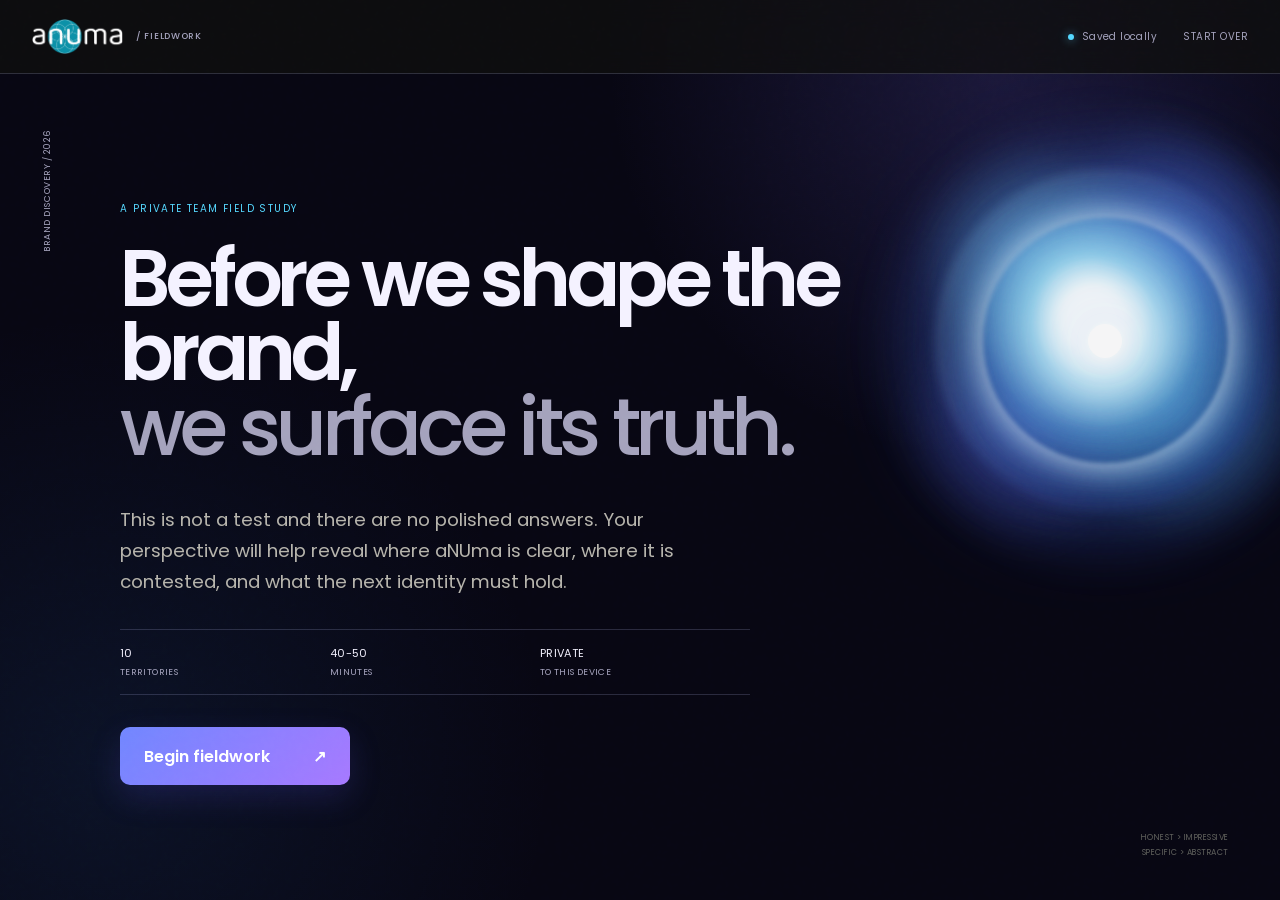
==== index.html @ d7ef0b5d "First Commit" ====
<!doctype html>
<html lang="en">
<head>
  <meta charset="UTF-8">
  <meta name="viewport" content="width=device-width, initial-scale=1.0">
  <meta name="theme-color" content="#10100f">
  <title>aNUma Brand Fieldwork</title>
  <meta name="description" content="A guided brand discovery fieldwork experience for the aNUma team.">
  <link rel="preconnect" href="https://fonts.googleapis.com">
  <link rel="preconnect" href="https://fonts.gstatic.com" crossorigin>
  <link href="https://fonts.googleapis.com/css2?family=Poppins:wght@400;500;600;700&display=swap" rel="stylesheet">
  <link rel="stylesheet" href="styles.css">
</head>
<body>
  <div class="noise" aria-hidden="true"></div>
  <div class="voice-toast" id="voiceStatus" role="status" aria-live="polite"></div>

  <header class="topbar">
    <a class="brandmark" href="#" aria-label="aNUma Brand Fieldwork home">
      <img src="assets/anuma-logo.png" alt="aNUma">
      <b>/ FIELDWORK</b>
    </a>
    <div class="save-state"><span class="save-dot"></span><span id="saveLabel">Saved locally</span></div>
    <button class="text-button" id="exitButton" type="button">Start over</button>
  </header>

  <main id="app">
    <section class="welcome screen active" data-screen="welcome">
      <div class="welcome__index mono">BRAND DISCOVERY / 2026</div>
      <div class="welcome__body">
        <div class="orbital-mark" aria-hidden="true">
          <div class="orb-cloud orb-cloud--outer"></div>
          <div class="orb-cloud orb-cloud--inner"></div>
          <div class="orb-core"></div>
        </div>
        <p class="eyebrow">A private team field study</p>
        <h1>Before we shape the brand,<br><em>we surface its truth.</em></h1>
        <p class="welcome__intro">This is not a test and there are no polished answers. Your perspective will help reveal where aNUma is clear, where it is contested, and what the next identity must hold.</p>
        <div class="welcome__meta">
          <span><b>10</b> territories</span>
          <span><b>40-50</b> minutes</span>
          <span><b>Private</b> to this device</span>
        </div>
        <button class="primary-button" id="beginButton" type="button"><span>Begin fieldwork</span><span aria-hidden="true">↗</span></button>
        <button class="resume-button hidden" id="resumeButton" type="button">Continue where I left off <span>→</span></button>
      </div>
      <div class="welcome__note mono">HONEST &gt; IMPRESSIVE<br>SPECIFIC &gt; ABSTRACT</div>
    </section>

    <section class="workspace screen" data-screen="workspace">
      <aside class="rail" aria-label="Discovery progress">
        <div class="rail__head">
          <span class="mono">YOUR FIELD NOTES</span>
          <strong id="percentLabel">0%</strong>
        </div>
        <nav id="stepNav"></nav>
        <div class="rail__footer">
          <div class="progress-track"><span id="progressBar"></span></div>
          <p>Responses save automatically on this device.</p>
        </div>
      </aside>

      <div class="stage">
        <div id="stepMount"></div>
        <nav class="step-actions" aria-label="Question navigation">
          <button class="back-button step-arrow" id="backButton" type="button" aria-label="Previous section">
            <svg aria-hidden="true" viewBox="0 0 24 24"><path d="M15 5l-7 7 7 7"></path></svg>
          </button>
          <button class="next-button step-arrow" id="nextButton" type="button" aria-label="Continue">
            <span class="sr-only" id="nextLabel">Continue</span>
            <svg aria-hidden="true" viewBox="0 0 24 24"><path d="M9 5l7 7-7 7"></path></svg>
          </button>
        </nav>
      </div>
    </section>

    <section class="review screen" data-screen="review">
      <div class="review__header">
        <div>
          <p class="eyebrow">Fieldwork complete</p>
          <h2>A record of your<br><em>point of view.</em></h2>
        </div>
        <div class="review__actions">
          <button class="secondary-button" id="printButton" type="button">Print / Save PDF</button>
          <button class="primary-button compact" id="downloadButton" type="button"><span>Export responses</span><span>↓</span></button>
          <button class="primary-button compact submit-button" id="submitButton" type="button"><span>Send to research</span><span>↗</span></button>
        </div>
      </div>
      <div class="review__notice"><span>01</span><p>This is one perspective, not the final strategy. Your answers stay on this device until you choose "Send to research". Compare responses as a team to find alignment, tension and language worth keeping.</p></div>
      <p class="submission-status" id="submissionStatus" role="status" aria-live="polite"></p>
      <div id="reviewMount" class="review__grid"></div>
      <div class="review__footer">
        <button class="back-button" id="editButton" type="button"><span>←</span> Edit responses</button>
        <p class="mono">GENERATED <span id="generatedDate"></span></p>
      </div>
    </section>
  </main>

  <dialog id="resetDialog">
    <div class="dialog-mark">×</div>
    <p class="eyebrow">Clear field notes?</p>
    <h3>This will erase every response on this device.</h3>
    <div class="dialog-actions">
      <button class="secondary-button" id="cancelReset" type="button">Keep my work</button>
      <button class="danger-button" id="confirmReset" type="button">Erase and restart</button>
    </div>
  </dialog>

  <script src="config.js"></script>
  <script src="app.js"></script>
</body>
</html>
---- styles.css ----
:root {
  --ink: #080713;
  --ink-2: #111027;
  --paper: #f4f2ff;
  --muted: #a5a3bd;
  --line: rgba(195,200,255,.18);
  --acid: #55d8ff;
  --coral: #7187ff;
  --violet: #a779ff;
  --mono: "Poppins", sans-serif;
  --display: "Poppins", sans-serif;
  --body: "Poppins", sans-serif;
  --radius: 16px;
  --radius-sm: 10px;
}

* { box-sizing: border-box; }
html { background: var(--ink); color: var(--paper); scroll-behavior: smooth; }
body { margin: 0; min-height: 100vh; font-family: var(--body); background: radial-gradient(circle at 78% 8%, rgba(89,79,184,.24), transparent 30%), radial-gradient(circle at 8% 85%, rgba(38,99,176,.13), transparent 32%), var(--ink); }
button, input, textarea { font: inherit; }
button { color: inherit; }
button, label { -webkit-tap-highlight-color: transparent; }
::selection { background: var(--acid); color: var(--ink); }
.noise { position: fixed; inset: 0; pointer-events: none; opacity: .12; z-index: 20; background-image: url("data:image/svg+xml,%3Csvg viewBox='0 0 180 180' xmlns='http://www.w3.org/2000/svg'%3E%3Cfilter id='n'%3E%3CfeTurbulence type='fractalNoise' baseFrequency='.85' numOctaves='4' stitchTiles='stitch'/%3E%3C/filter%3E%3Crect width='100%25' height='100%25' filter='url(%23n)' opacity='.32'/%3E%3C/svg%3E"); mix-blend-mode: soft-light; }
.mono { font-family: var(--mono); letter-spacing: .06em; }
.hidden { display: none !important; }
.screen { display: none; min-height: 100vh; }
.screen.active { display: flex; animation: reveal .5s ease both; }
@keyframes reveal { from { opacity: 0; transform: translateY(8px); } }
@keyframes fadeOnly { from { opacity: 0; } to { opacity: 1; } }
.workspace.screen.active { position: fixed; inset: 0; min-height: 0; overflow: hidden; animation: fadeOnly .4s ease both; transform: none; }

.topbar { position: fixed; top: 0; left: 0; width: 100%; height: 74px; display: flex; align-items: center; justify-content: space-between; padding: 0 32px; border-bottom: 1px solid var(--line); z-index: 10; background: rgba(16,16,15,.8); backdrop-filter: blur(14px); }
.brandmark { color: var(--paper); text-decoration: none; display: flex; align-items: center; gap: 12px; font-family: var(--display); font-size: 16px; font-weight: 700; letter-spacing: -.03em; }
.brandmark img { width: 92px; height: 35px; object-fit: contain; object-position: left center; }
.brandmark b { color: var(--muted); font-family: var(--mono); font-weight: 500; font-size: 9px; letter-spacing: .08em; }
.save-state { margin-left: auto; display: flex; align-items: center; gap: 8px; color: var(--muted); font: 10px var(--mono); letter-spacing: .04em; }
.save-dot { width: 6px; height: 6px; border-radius: 50%; background: var(--acid); box-shadow: 0 0 10px rgba(85,216,255,.65); }
.save-state.saving .save-dot { animation: pulse 1s infinite; }
@keyframes pulse { 50% { opacity: .2; } }
.text-button { border: 0; background: none; margin-left: 26px; color: var(--muted); font: 10px var(--mono); letter-spacing: .05em; text-transform: uppercase; cursor: pointer; padding: 8px 0; }
.text-button:hover { color: var(--paper); }

.welcome { padding: 142px 7vw 56px; position: relative; align-items: center; overflow: hidden; }
.welcome__index { position: absolute; left: 3.2vw; top: 130px; color: var(--muted); font-size: 9px; writing-mode: vertical-rl; transform: rotate(180deg); }
.welcome__body { position: relative; width: min(1040px, 84vw); margin: 0 auto; z-index: 1; }
.eyebrow { color: var(--acid); text-transform: uppercase; font: 10px var(--mono); letter-spacing: .14em; margin: 0 0 25px; }
h1, h2 { font-family: var(--display); letter-spacing: -.065em; font-weight: 600; margin: 0; line-height: .94; }
h1 { font-size: clamp(46px, 6.2vw, 91px); max-width: 940px; }
h1 em, h2 em { color: var(--muted); font-style: normal; font-weight: 500; }
.welcome__intro { max-width: 630px; color: #b7b5ad; font-size: clamp(15px, 1.45vw, 19px); line-height: 1.65; margin: 40px 0 32px; }
.welcome__meta { display: flex; gap: 0; border-top: 1px solid var(--line); border-bottom: 1px solid var(--line); width: min(630px,100%); margin-bottom: 32px; }
.welcome__meta span { flex: 1; color: var(--muted); padding: 15px 20px 15px 0; font: 9px var(--mono); text-transform: uppercase; letter-spacing: .04em; }
.welcome__meta b { color: var(--paper); font-weight: 400; display: block; margin-bottom: 4px; font-size: 11px; }
.primary-button, .next-button { border: 0; border-radius: var(--radius-sm); background: linear-gradient(135deg, var(--coral), var(--violet)); color: white; display: inline-flex; align-items: center; justify-content: space-between; gap: 40px; height: 58px; padding: 0 24px; min-width: 230px; cursor: pointer; font-weight: 600; box-shadow: 0 12px 32px rgba(83,77,220,.2); transition: transform .2s, filter .2s; }
.primary-button:hover, .next-button:hover { transform: translateY(-2px); filter: brightness(1.14); }
.submit-button { background: linear-gradient(135deg, #477cff, #42c7ef); }
.primary-button.compact { min-width: 210px; height: 50px; }
.resume-button { display: block; background: none; border: 0; color: var(--paper); margin-top: 18px; padding: 6px 0; cursor: pointer; border-bottom: 1px solid var(--muted); font-size: 12px; }
.resume-button span { margin-left: 12px; color: var(--acid); }
.welcome__note { position: absolute; bottom: 40px; right: 4vw; text-align: right; color: #5f605c; font-size: 8px; line-height: 1.8; }
.orbital-mark { position: absolute; width: 490px; height: 490px; right: -190px; top: -105px; border-radius: 50%; opacity: .96; isolation: isolate; animation: orbBreathe 6.5s ease-in-out infinite; filter: drop-shadow(0 0 46px rgba(67,126,255,.3)); }
.orbital-mark::before { content: ""; position: absolute; inset: 4%; border-radius: 50%; background: radial-gradient(circle at 50% 50%,rgba(255,255,255,.96) 0 3%,rgba(220,245,255,.86) 6%,rgba(94,194,255,.38) 19%,transparent 48%), radial-gradient(circle at 34% 31%,rgba(99,205,255,.42),transparent 27%), radial-gradient(circle at 67% 28%,rgba(76,117,255,.44),transparent 30%), radial-gradient(circle at 68% 67%,rgba(77,179,255,.38),transparent 29%), radial-gradient(circle at 31% 70%,rgba(89,91,255,.3),transparent 28%); filter: blur(15px); animation: cloudTurn 14s ease-in-out infinite alternate; }
.orbital-mark::after { content: ""; position: absolute; inset: 15%; border-radius: 50%; background: radial-gradient(circle at 42% 36%,rgba(255,255,255,.24),transparent 15%), radial-gradient(circle,transparent 34%,rgba(87,161,255,.12) 55%,transparent 72%); box-shadow: inset -28px -34px 72px rgba(23,41,142,.2), inset 18px 14px 42px rgba(188,235,255,.16); filter: blur(5px); }
.orb-cloud { position: absolute; border-radius: 50%; mix-blend-mode: screen; }
.orb-cloud--outer { inset: 0; background: radial-gradient(circle at 50% 50%,rgba(255,255,255,.95) 0 2%,rgba(200,240,255,.68) 7%,rgba(78,174,255,.28) 26%,rgba(59,89,224,.17) 47%,transparent 70%); filter: blur(13px); animation: haloPulse 6.5s ease-in-out infinite; }
.orb-cloud--inner { inset: 25%; z-index: 2; background: radial-gradient(circle at 45% 41%,#fff 0 9%,rgba(240,250,255,.98) 16%,rgba(144,218,255,.72) 31%,rgba(71,137,255,.24) 57%,transparent 76%); box-shadow: 0 0 34px rgba(255,255,255,.76),0 0 86px rgba(74,165,255,.38); filter: blur(2px); }
.orb-core { position: absolute; z-index: 3; left: 50%; top: 50%; width: 34px; height: 34px; border-radius: 50%; transform: translate(-50%,-50%); background: white; box-shadow: 0 0 15px #fff,0 0 42px rgba(224,247,255,.95),0 0 96px rgba(79,167,255,.75); animation: corePulse 6.5s ease-in-out infinite; }
@keyframes orbBreathe { 0%,100% { transform: scale(.96); filter: drop-shadow(0 0 38px rgba(67,126,255,.24)); } 50% { transform: scale(1.035); filter: drop-shadow(0 0 64px rgba(74,158,255,.4)); } }
@keyframes haloPulse { 0%,100% { opacity: .62; transform: scale(.94); } 50% { opacity: 1; transform: scale(1.04); } }
@keyframes corePulse { 0%,100% { opacity: .88; transform: translate(-50%,-50%) scale(.86); } 50% { opacity: 1; transform: translate(-50%,-50%) scale(1.16); } }
@keyframes cloudTurn { 0% { transform: rotate(-7deg) scale(.94); } 100% { transform: rotate(9deg) scale(1.04); } }

.workspace { padding-top: 74px; }
.rail { width: 320px; height: calc(100dvh - 74px); position: fixed; z-index: 6; left: 0; top: 74px; border-right: 1px solid rgba(113,135,255,.26); padding: 26px 24px 22px; display: flex; flex-direction: column; overflow: hidden; background: linear-gradient(180deg,rgba(13,12,34,.97),rgba(7,8,24,.96)); box-shadow: 24px 0 70px rgba(4,4,20,.2); backdrop-filter: blur(20px); }
.rail::before { content: ""; position: absolute; inset: 0 0 auto; height: 2px; background: linear-gradient(90deg,var(--acid),var(--coral),transparent 85%); }
.rail__head { display: flex; justify-content: space-between; align-items: center; margin-bottom: 18px; padding: 0 8px 16px; border-bottom: 1px solid rgba(195,200,255,.12); }
.rail__head span { font-size: 10px; font-weight: 600; color: #c8d3ff; }
.rail__head strong { font: 600 14px var(--mono); color: white; }
#stepNav { display: flex; flex: 1; min-height: 0; flex-direction: column; justify-content: space-between; gap: 2px; }
.nav-step { position: relative; width: 100%; min-height: 42px; display: grid; grid-template-columns: 30px 1fr 14px; align-items: center; gap: 10px; padding: 9px 12px; border: 1px solid transparent; border-radius: 12px; background: transparent; text-align: left; cursor: pointer; color: #8993bd; transition: .22s ease; }
.nav-step:hover { border-color: rgba(113,135,255,.18); background: rgba(113,135,255,.06); transform: translateX(3px); }
.nav-step.active { border-color: rgba(85,216,255,.28); background: linear-gradient(90deg,rgba(67,107,224,.2),rgba(167,121,255,.08)); box-shadow: inset 3px 0 0 var(--acid); }
.nav-step.complete { color: #b8c2eb; }
.nav-step__num { font: 600 10px var(--mono); color: #7b92e8; }
.nav-step__name { width: fit-content; font-size: 13px; font-weight: 500; background: linear-gradient(100deg,#7fcfff 0%,#d7e5ff 48%,#ffffff 100%); -webkit-background-clip: text; background-clip: text; color: transparent; opacity: .66; }
.nav-step:hover .nav-step__name, .nav-step.active .nav-step__name, .nav-step.complete .nav-step__name { opacity: 1; }
.nav-step__state { height: 7px; width: 7px; border: 1px solid #7784b7; border-radius: 50%; }
.nav-step.complete .nav-step__state { background: var(--acid); border-color: var(--acid); }
.nav-step.active .nav-step__state { box-shadow: 0 0 0 3px rgba(85,216,255,.14); border-color: var(--acid); }
.rail__footer { margin-top: auto; }
.rail__footer { padding: 15px 8px 0; }
.rail__footer p { font-size: 10px; color: #858dab; line-height: 1.5; }
.progress-track { width: 100%; height: 4px; overflow: hidden; border-radius: 999px; background: #242641; }
.progress-track span { display: block; width: 0; height: 100%; border-radius: inherit; background: linear-gradient(90deg,var(--coral),var(--acid),white); transition: width .4s ease; }
.stage { margin-left: 320px; width: calc(100% - 320px); height: calc(100dvh - 74px); min-height: 0; display: block; overflow-y: auto; overscroll-behavior: contain; scrollbar-gutter: stable; }
#stepMount { width: min(800px, calc(100% - 80px)); margin: 0 auto; padding: 62px 0 38px; flex: 1; }
.step { animation: stepIn .4s ease both; }
@keyframes stepIn { from { opacity: 0; transform: translateX(12px); } }
.step__meta { color: var(--acid); font: 9px var(--mono); letter-spacing: .11em; text-transform: uppercase; margin-bottom: 22px; }
.step h2 { font-size: clamp(38px, 5vw, 65px); max-width: 730px; }
.step__intro { color: #b6b5cb; max-width: 670px; line-height: 1.7; margin: 24px 0 46px; font-size: 16px; }
.question { margin-bottom: 44px; }
.question__label { display: flex; justify-content: space-between; align-items: baseline; gap: 18px; margin-bottom: 12px; }
.question__label label, .question__label .label { display: inline-block; color: white; font-size: 22px; line-height: 1.4; font-weight: 600; letter-spacing: -.025em; background: linear-gradient(100deg,#72c9ff 0%,#c7dbff 38%,#ffffff 78%); -webkit-background-clip: text; background-clip: text; color: transparent; }
.question__label .optional { font: 8px var(--mono); color: #656660; text-transform: uppercase; white-space: nowrap; }
.question__help { color: #aaa9c0; font-size: 14px; line-height: 1.65; margin: -3px 0 14px; max-width: 680px; }
.field, textarea { width: 100%; color: var(--paper); background: rgba(107,111,197,.08); border: 1px solid var(--line); border-radius: var(--radius-sm); padding: 16px 17px; outline: none; font-size: 16px; line-height: 1.6; transition: border .2s, background .2s; }
.field { height: 53px; }
textarea { min-height: 120px; resize: vertical; }
.field:focus, textarea:focus { border-color: var(--acid); background: rgba(85,216,255,.06); }
::placeholder { color: #8e8da5; opacity: 1; }
.field-row { display: grid; grid-template-columns: 1fr 1fr; gap: 14px; }
.choice-grid { display: grid; grid-template-columns: repeat(2,1fr); gap: 10px; }
.choice-card input, .pill input, .rank-chip input { position: absolute; opacity: 0; pointer-events: none; }
.choice-card { position: relative; display: flex; flex-direction: column; gap: 8px; min-height: 105px; padding: 18px; border: 1px solid var(--line); border-radius: var(--radius-sm); cursor: pointer; transition: .2s; }
.choice-card strong { font-size: 15px; font-weight: 600; }
.choice-card span { font-size: 12px; color: #aeadc4; line-height: 1.5; }
.choice-card:has(input:checked) { border-color: var(--acid); background: rgba(85,216,255,.07); }
.choice-card:has(input:checked)::after { content: "✓"; position: absolute; right: 14px; top: 13px; color: var(--acid); font: 12px var(--mono); }
.pills { display: flex; flex-wrap: wrap; gap: 8px; }
.pill { position: relative; cursor: pointer; border: 1px solid var(--line); border-radius: 999px; padding: 10px 14px; font-size: 12px; color: #c1c3d6; transition: .2s; }
.pill:has(input:checked) { background: var(--paper); border-color: var(--paper); color: var(--ink); }
.pill.disabled { opacity: .3; pointer-events: none; }
.selection-count { font: 9px var(--mono); color: var(--acid); margin: 12px 0 0; }
.spectrum { padding: 12px 0 4px; }
.spectrum__labels { display: flex; justify-content: space-between; font: 600 11px var(--mono); color: #bbc0d8; text-transform: uppercase; }
.spectrum input { width: 100%; margin: 20px 0 10px; accent-color: var(--acid); }
.spectrum__ticks { display: flex; justify-content: space-between; color: #777b96; font: 10px var(--mono); }
.split-answer { display: grid; grid-template-columns: 1fr 1fr; gap: 10px; }
.split-answer > div { background: rgba(38,37,76,.38); border: 1px solid var(--line); border-radius: var(--radius-sm); padding: 17px; }
.split-answer span { display: block; color: var(--acid); font: 600 12px var(--mono); letter-spacing: .04em; margin-bottom: 12px; text-transform: uppercase; }
.split-answer textarea { border: 0; padding: 0 54px 0 0; min-height: 106px; background: transparent; font-size: 16px; }
.rank-zone { border: 1px solid var(--line); border-radius: var(--radius); padding: 20px; }
.rank-zone__head { display: flex; align-items: center; justify-content: space-between; margin-bottom: 15px; }
.rank-zone__head span { font: 600 11px var(--mono); color: #aeb3cd; text-transform: uppercase; }
.rank-list { display: flex; flex-wrap: wrap; gap: 7px; min-height: 35px; }
.rank-chip { position: relative; cursor: pointer; padding: 9px 13px; border: 1px solid #45466c; border-radius: 999px; color: #c9c8dc; font-size: 12px; }
.rank-chip:has(input:checked) { background: var(--coral); border-color: var(--coral); color: white; }
.multi-grid { display: grid; grid-template-columns: repeat(2,minmax(0,1fr)); gap: 10px; }
.multi-card { position: relative; min-height: 72px; display: flex; align-items: center; justify-content: space-between; gap: 15px; padding: 16px 17px; border: 1px solid rgba(143,157,230,.25); border-radius: var(--radius-sm); background: linear-gradient(145deg,rgba(38,44,92,.28),rgba(21,20,54,.48)); cursor: pointer; transition: .2s ease; }
.multi-card input { position: absolute; opacity: 0; pointer-events: none; }
.multi-card span { font-size: 14px; line-height: 1.5; color: #e0e4f8; }
.multi-card b { flex: 0 0 auto; width: 27px; height: 27px; display: grid; place-items: center; border: 1px solid rgba(113,135,255,.45); border-radius: 50%; color: #9baaff; font-size: 15px; font-weight: 400; }
.multi-card:hover { transform: translateY(-2px); border-color: rgba(85,216,255,.48); }
.multi-card:has(input:checked) { border-color: var(--acid); background: linear-gradient(135deg,rgba(70,113,220,.3),rgba(72,198,238,.1)); box-shadow: 0 8px 26px rgba(31,80,160,.13); }
.multi-card:has(input:checked) b { background: var(--acid); border-color: var(--acid); color: #08101c; }
.multi-card.disabled { opacity: .36; pointer-events: none; }
.multi-grid > .selection-count { grid-column: 1 / -1; margin: 4px 0 0; }
.allocation { padding: 22px; border: 1px solid rgba(113,135,255,.28); border-radius: var(--radius); background: linear-gradient(145deg,rgba(36,42,89,.34),rgba(14,14,39,.7)); }
.allocation__row { padding: 14px 0 18px; border-bottom: 1px solid rgba(195,200,255,.11); }
.allocation__row > div { display: grid; grid-template-columns: 30px 1fr auto; align-items: center; gap: 9px; margin-bottom: 11px; }
.allocation__row span { font-size: 9px; color: #7086df; }
.allocation__row strong { font-size: 15px; color: #edf1ff; }
.allocation__row output { font-size: 19px; font-weight: 600; color: var(--acid); }
.allocation__row input { width: 100%; height: 5px; accent-color: var(--coral); cursor: ew-resize; }
.allocation__total { display: grid; grid-template-columns: 1fr auto; align-items: end; gap: 3px 18px; padding-top: 18px; }
.allocation__total span { color: #969fca; font-size: 11px; }
.allocation__total strong { grid-row: span 2; font-size: 31px; line-height: 1; color: #ff91ba; }
.allocation__total em { color: #ff91ba; font-size: 10px; font-style: normal; }
.allocation__total.valid strong, .allocation__total.valid em { color: var(--acid); }
.custom-word { display: flex; margin-top: 14px; }
.custom-word input { flex: 1; }
.custom-word button { width: 50px; border: 1px solid var(--line); border-left: 0; border-radius: 0 var(--radius-sm) var(--radius-sm) 0; background: transparent; cursor: pointer; color: var(--acid); }
.matrix { display: grid; grid-template-columns: repeat(2,1fr); gap: 10px; }
.matrix__cell { border: 1px solid var(--line); border-radius: var(--radius-sm); padding: 18px; background: rgba(38,37,76,.28); }
.matrix__cell b { color: var(--acid); font: 600 11px var(--mono); letter-spacing: .04em; text-transform: uppercase; }
.matrix__cell label { display: block; margin: 10px 0 12px; font-size: 14px; line-height: 1.5; color: #d7d9e8; min-height: 42px; }
.matrix__cell textarea { min-height: 96px; padding: 12px 54px 12px 12px; font-size: 15px; }
.step-actions { position: fixed; z-index: 12; right: clamp(20px,3vw,48px); top: 50%; display: flex; flex-direction: column-reverse; align-items: center; gap: 11px; min-height: 0; padding: 0; border: 0; background: transparent; transform: translateY(-50%); }
.back-button { border: 0; background: transparent; color: #94958e; cursor: pointer; padding: 14px 0; font-size: 11px; }
.back-button span { margin-right: 8px; }
.next-button { height: 47px; min-width: 180px; font-size: 12px; }
.step-arrow, .next-button.step-arrow { position: relative; width: 58px; height: 58px; min-width: 58px; padding: 0; display: block; gap: 0; border: 1px solid rgba(151,173,255,.3); border-radius: 50%; color: #dce7ff; background: rgba(18,20,50,.78); box-shadow: 0 12px 36px rgba(2,5,24,.35); backdrop-filter: blur(16px); transition: transform .2s ease,border-color .2s ease,background .2s ease; }
.next-button.step-arrow { background: linear-gradient(145deg,#477cff,#7d79ff); border-color: rgba(178,209,255,.6); color: white; }
.step-arrow:hover { transform: scale(1.07); border-color: var(--acid); }
.step-arrow svg { position: absolute; left: 50%; top: 50%; width: 23px; height: 23px; display: block; fill: none; stroke: currentColor; stroke-width: 1.8; stroke-linecap: round; stroke-linejoin: round; transform: translate(-50%,-50%); }
.sr-only { position: absolute !important; width: 1px !important; height: 1px !important; padding: 0 !important; margin: -1px !important; overflow: hidden !important; clip: rect(0,0,0,0) !important; white-space: nowrap !important; border: 0 !important; }

.review { padding: 130px max(5vw,30px) 60px; flex-direction: column; }
.review__header { display: flex; justify-content: space-between; align-items: flex-end; gap: 30px; max-width: 1200px; width: 100%; margin: 0 auto 46px; }
.review h2 { font-size: clamp(44px,6vw,76px); }
.review__actions { display: flex; gap: 10px; }
.secondary-button, .danger-button { height: 50px; padding: 0 20px; border: 1px solid var(--line); border-radius: var(--radius-sm); background: transparent; cursor: pointer; font-size: 11px; }
.secondary-button:hover { border-color: var(--paper); }
.review__notice { max-width: 1200px; width: 100%; margin: 0 auto 20px; border-radius: var(--radius-sm); background: linear-gradient(135deg,var(--coral),var(--violet)); color: white; display: flex; align-items: center; gap: 18px; padding: 17px 20px; }
.submission-status { width: 100%; max-width: 1200px; min-height: 24px; margin: 0 auto 14px; color: var(--acid); font-size: 12px; }
.review__notice span { font: 10px var(--mono); }
.review__notice p { margin: 0; font-size: 11px; line-height: 1.5; max-width: 740px; }
.review__grid { width: 100%; max-width: 1200px; margin: 0 auto; columns: 2; column-gap: 14px; }
.review-card { break-inside: avoid; border: 1px solid var(--line); border-radius: var(--radius); padding: 23px; margin: 0 0 14px; background: rgba(85,89,160,.07); }
.review-card h3 { font: 9px var(--mono); letter-spacing: .1em; text-transform: uppercase; color: var(--acid); margin: 0 0 18px; }
.review-item { border-top: 1px solid var(--line); padding: 13px 0; }
.review-item small { display: block; color: #676862; font-size: 8px; text-transform: uppercase; letter-spacing: .08em; margin-bottom: 6px; }
.review-item p { color: #cbc8bf; font-size: 11px; line-height: 1.55; white-space: pre-wrap; margin: 0; }
.review__footer { max-width: 1200px; width: 100%; margin: 30px auto 0; border-top: 1px solid var(--line); padding-top: 20px; display: flex; justify-content: space-between; color: var(--muted); font-size: 8px; }

dialog { width: min(470px, calc(100vw - 32px)); color: var(--paper); background: #121126; border: 1px solid #3f4172; border-radius: var(--radius); padding: 34px; }
dialog::backdrop { background: rgba(0,0,0,.75); backdrop-filter: blur(4px); }
dialog h3 { font: 500 24px/1.25 var(--display); letter-spacing: -.04em; }
.dialog-mark { float: right; color: var(--muted); }
.dialog-actions { display: flex; justify-content: flex-end; gap: 10px; margin-top: 28px; }
.danger-button { background: #ff6fa9; border-color: #ff6fa9; color: var(--ink); }

.voice-field { position: relative; }
.voice-field .field, .voice-field textarea { padding-right: 58px; }
.voice-button { position: absolute; right: 10px; bottom: 10px; width: 38px; height: 38px; border: 1px solid rgba(113,135,255,.38); border-radius: 50%; background: #1a1940; color: #b9c4ff; cursor: pointer; display: grid; place-items: center; transition: .2s; z-index: 2; }
.voice-field .field + .voice-button { bottom: 8px; }
.voice-button:hover { border-color: var(--acid); color: var(--acid); }
.voice-button.listening { background: var(--coral); color: white; border-color: var(--coral); animation: listeningPulse 1.2s ease-in-out infinite; }
.voice-button:disabled { opacity: .35; cursor: not-allowed; }
@keyframes listeningPulse { 50% { box-shadow: 0 0 0 8px rgba(113,135,255,.15), 0 0 26px rgba(85,216,255,.35); } }
.voice-toast { position: fixed; z-index: 30; left: 50%; bottom: 28px; max-width: min(480px,calc(100vw - 32px)); padding: 12px 17px; border: 1px solid rgba(111,155,255,.38); border-radius: 999px; color: #eaf3ff; background: rgba(18,20,50,.94); box-shadow: 0 14px 50px rgba(2,4,24,.45); font-size: 12px; line-height: 1.4; text-align: center; opacity: 0; pointer-events: none; transform: translate(-50%,14px); transition: .25s ease; backdrop-filter: blur(16px); }
.voice-toast.visible { opacity: 1; transform: translate(-50%,0); }
.voice-toast.error { border-color: rgba(255,111,169,.5); color: #ffd9e8; }
.voice-toast.success { border-color: rgba(85,216,255,.48); color: #dcf8ff; }

@media (max-width: 860px) {
  html, body { overflow-x: hidden; }
  .topbar { padding: 0 18px; height: 64px; }
  .save-state { display: none; }
  .brandmark b { display: none; }
  .workspace { padding-top: 64px; }
  .rail { position: fixed; z-index: 5; top: 64px; height: 52px; width: 100%; border-right: 0; border-bottom: 1px solid var(--line); padding: 0 18px; display: block; overflow: hidden; }
  .rail__head { height: 51px; margin: 0; }
  #stepNav, .rail__footer { display: none; }
  .stage { margin: 52px 0 0; width: 100%; max-width: 100%; min-width: 0; height: calc(100dvh - 116px); min-height: 0; }
  #stepMount { width: calc(100% - 36px); max-width: calc(100% - 36px); min-width: 0; padding: 36px 0 30px; }
  .step, .questions, .question { width: 100%; max-width: 100%; min-width: 0; }
  .step h2 { max-width: 100%; font-size: clamp(34px, 10vw, 50px); overflow-wrap: anywhere; }
  .step__intro, .question__label label, .question__help { max-width: 100%; overflow-wrap: anywhere; }
  .step__intro { margin-bottom: 34px; }
  .step-actions { right: 12px; padding: 0; min-height: 0; }
  .step-arrow, .next-button.step-arrow { width: 50px; height: 50px; min-width: 50px; }
  .next-button { min-width: 145px; }
  .choice-grid, .field-row, .split-answer, .matrix { grid-template-columns: 1fr; }
  .multi-grid { grid-template-columns: 1fr; }
  .choice-card, .matrix__cell, .split-answer > div { min-width: 0; }
  .review__header { display: block; }
  .review__actions { margin-top: 30px; flex-wrap: wrap; }
  .review__grid { columns: 1; }
  .orbital-mark { opacity: .35; right: -260px; }
}

@media (max-width: 520px) {
  .welcome { padding: 120px 22px 50px; align-items: flex-start; }
  .welcome__body { width: calc(100vw - 44px); max-width: calc(100vw - 44px); }
  .welcome__index, .welcome__note { display: none; }
  h1 { font-size: 38px; letter-spacing: -.07em; }
  .welcome__intro { font-size: 14px; margin-top: 28px; }
  .welcome__meta span { padding-right: 8px; font-size: 7px; }
  .primary-button { width: 100%; }
  .text-button { margin-left: 12px; }
  .review { padding: 110px 18px 40px; }
  .review__actions > * { width: 100%; }
}

@media print {
  body { background: white; color: #111; }
  .noise, .voice-toast, .topbar, .review__actions, .review__footer .back-button { display: none !important; }
  .review { display: block !important; padding: 20px; }
  .review h2, .review h2 em, .review-item p { color: #111; }
  .review__grid { columns: 2; }
  .review-card { border-color: #aaa; }
  .review-card h3 { color: #304800; }
  .review-item { border-color: #ddd; }
  .review__notice { background: #dce7ff; }
}

@media (prefers-reduced-motion: reduce) {
  *, *::before, *::after { animation-duration: .01ms !important; animation-iteration-count: 1 !important; scroll-behavior: auto !important; }
}
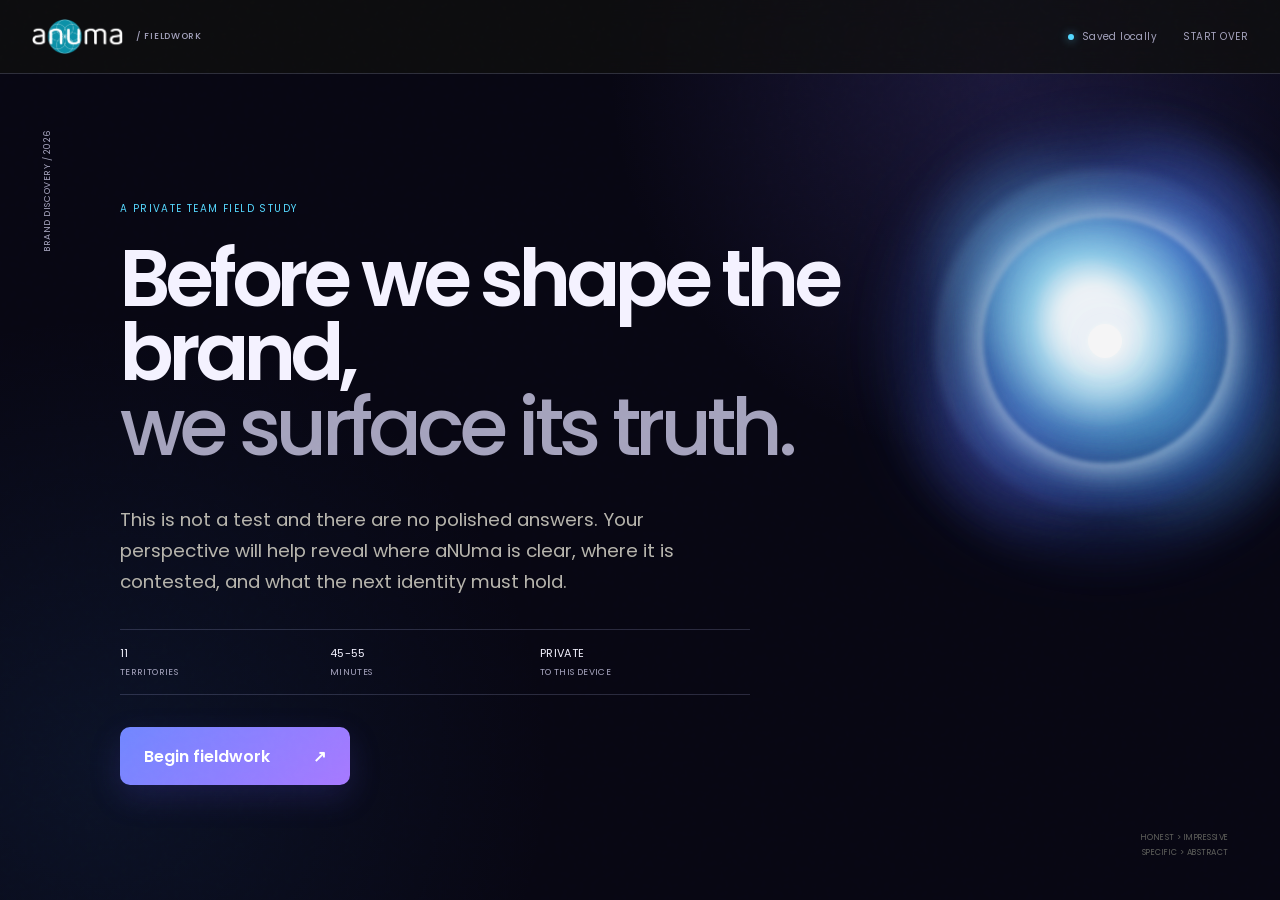
==== commit 48e1609b: "Voice fix?" ====
--- a/index.html
+++ b/index.html
@@ -37,8 +37,8 @@
         <h1>Before we shape the brand,<br><em>we surface its truth.</em></h1>
         <p class="welcome__intro">This is not a test and there are no polished answers. Your perspective will help reveal where aNUma is clear, where it is contested, and what the next identity must hold.</p>
         <div class="welcome__meta">
-          <span><b>10</b> territories</span>
-          <span><b>40-50</b> minutes</span>
+          <span><b>11</b> territories</span>
+          <span><b>45-55</b> minutes</span>
           <span><b>Private</b> to this device</span>
         </div>
         <button class="primary-button" id="beginButton" type="button"><span>Begin fieldwork</span><span aria-hidden="true">↗</span></button>
--- a/styles.css
+++ b/styles.css
@@ -147,6 +147,19 @@
 .multi-card:has(input:checked) b { background: var(--acid); border-color: var(--acid); color: #08101c; }
 .multi-card.disabled { opacity: .36; pointer-events: none; }
 .multi-grid > .selection-count { grid-column: 1 / -1; margin: 4px 0 0; }
+.archetype-result { padding: 22px; border: 1px solid rgba(85,216,255,.28); border-radius: var(--radius); background: radial-gradient(circle at 12% 0%,rgba(68,139,255,.16),transparent 38%),rgba(19,19,49,.72); }
+.archetype-result--empty { color: #aeb6d4; font-size: 15px; line-height: 1.6; }
+.archetype-result--empty p { margin: 0; }
+.archetype-result__note { max-width: 760px; margin: 0 0 18px; color: #b9c3df; font-size: 13px; line-height: 1.65; }
+.archetype-result__leaders { display: grid; grid-template-columns: repeat(2,minmax(0,1fr)); gap: 10px; }
+.archetype-card { padding: 20px; border: 1px solid rgba(143,157,230,.26); border-radius: var(--radius-sm); background: linear-gradient(145deg,rgba(50,61,126,.3),rgba(18,18,48,.7)); }
+.archetype-card > span { color: var(--acid); font: 600 10px var(--mono); letter-spacing: .06em; text-transform: uppercase; }
+.archetype-card h3 { margin: 10px 0 7px; color: #f2f5ff; font-size: 25px; line-height: 1.1; }
+.archetype-card p { min-height: 48px; margin: 0; color: #c6cde4; font-size: 13px; line-height: 1.55; }
+.archetype-bar { height: 5px; margin: 18px 0 8px; overflow: hidden; border-radius: 999px; background: rgba(152,166,225,.16); }
+.archetype-bar i { display: block; height: 100%; border-radius: inherit; background: linear-gradient(90deg,#4d86ff,#69ddff); }
+.archetype-card small { color: #8fa0cc; font-size: 10px; }
+.archetype-card strong { display: block; margin-top: 15px; color: #e1e5f5; font-size: 12px; font-weight: 500; line-height: 1.55; }
 .allocation { padding: 22px; border: 1px solid rgba(113,135,255,.28); border-radius: var(--radius); background: linear-gradient(145deg,rgba(36,42,89,.34),rgba(14,14,39,.7)); }
 .allocation__row { padding: 14px 0 18px; border-bottom: 1px solid rgba(195,200,255,.11); }
 .allocation__row > div { display: grid; grid-template-columns: 30px 1fr auto; align-items: center; gap: 9px; margin-bottom: 11px; }
@@ -235,6 +248,7 @@
   .next-button { min-width: 145px; }
   .choice-grid, .field-row, .split-answer, .matrix { grid-template-columns: 1fr; }
   .multi-grid { grid-template-columns: 1fr; }
+  .archetype-result__leaders { grid-template-columns: 1fr; }
   .choice-card, .matrix__cell, .split-answer > div { min-width: 0; }
   .review__header { display: block; }
   .review__actions { margin-top: 30px; flex-wrap: wrap; }
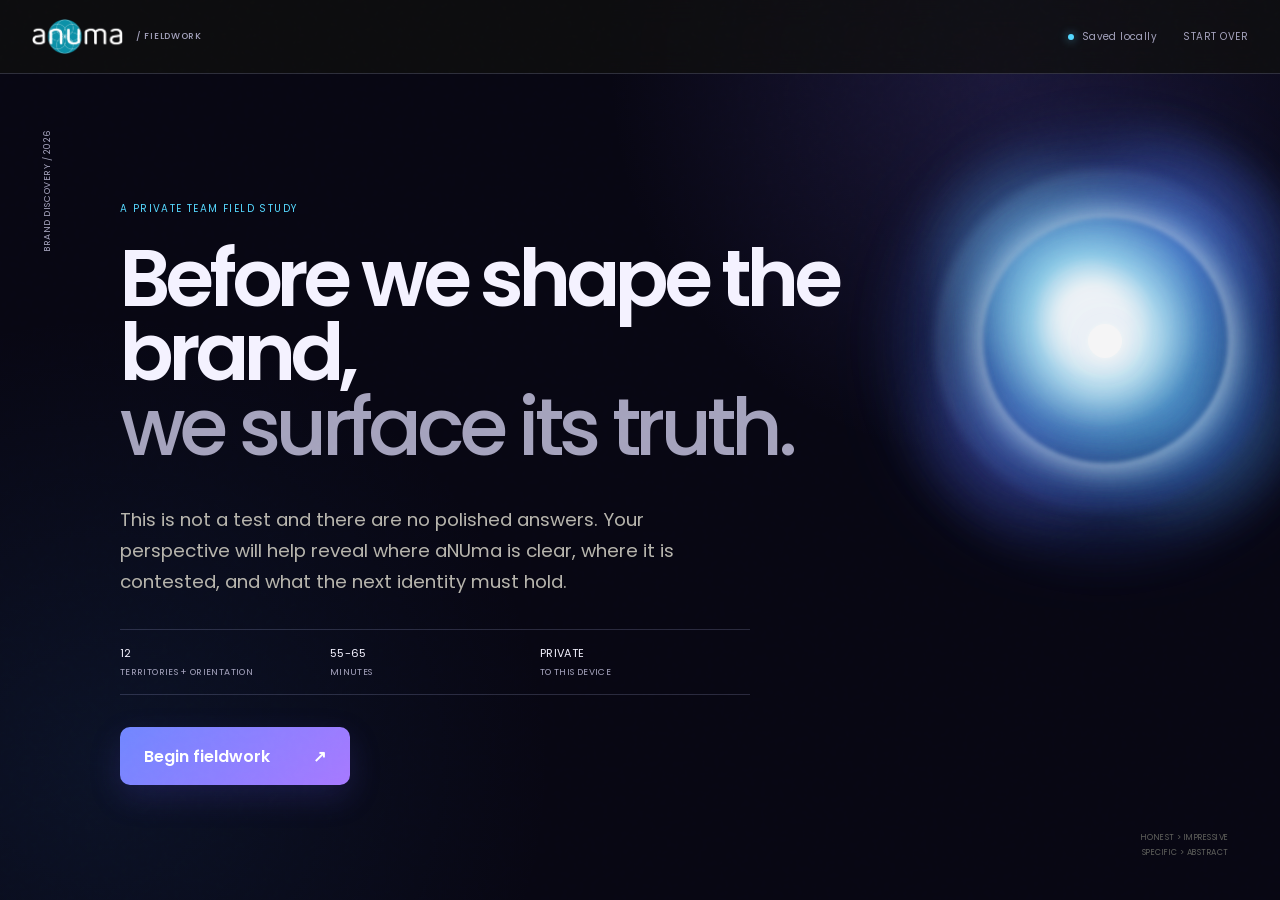
==== commit 67913548: "Polishing round 2 Copy, structure, examples, new step" ====
--- a/index.html
+++ b/index.html
@@ -37,8 +37,8 @@
         <h1>Before we shape the brand,<br><em>we surface its truth.</em></h1>
         <p class="welcome__intro">This is not a test and there are no polished answers. Your perspective will help reveal where aNUma is clear, where it is contested, and what the next identity must hold.</p>
         <div class="welcome__meta">
-          <span><b>11</b> territories</span>
-          <span><b>45-55</b> minutes</span>
+          <span><b>12</b> territories + orientation</span>
+          <span><b>55-65</b> minutes</span>
           <span><b>Private</b> to this device</span>
         </div>
         <button class="primary-button" id="beginButton" type="button"><span>Begin fieldwork</span><span aria-hidden="true">↗</span></button>
@@ -82,12 +82,10 @@
         </div>
         <div class="review__actions">
           <button class="secondary-button" id="printButton" type="button">Print / Save PDF</button>
-          <button class="primary-button compact" id="downloadButton" type="button"><span>Export responses</span><span>↓</span></button>
-          <button class="primary-button compact submit-button" id="submitButton" type="button"><span>Send to research</span><span>↗</span></button>
+          <button class="primary-button compact" id="downloadButton" type="button"><span>Download response (.JSON)</span><span>↓</span></button>
         </div>
       </div>
-      <div class="review__notice"><span>01</span><p>This is one perspective, not the final strategy. Your answers stay on this device until you choose "Send to research". Compare responses as a team to find alignment, tension and language worth keeping.</p></div>
-      <p class="submission-status" id="submissionStatus" role="status" aria-live="polite"></p>
+      <div class="review__notice"><span>01</span><p>Download your completed response, then attach the JSON file to an email for the research lead. This is one perspective, not the final strategy; the team responses will be compared for alignment, tension and language worth keeping.</p></div>
       <div id="reviewMount" class="review__grid"></div>
       <div class="review__footer">
         <button class="back-button" id="editButton" type="button"><span>←</span> Edit responses</button>
@@ -106,7 +104,6 @@
     </div>
   </dialog>
 
-  <script src="config.js"></script>
   <script src="app.js"></script>
 </body>
 </html>
--- a/styles.css
+++ b/styles.css
@@ -100,6 +100,9 @@
 .step__meta { color: var(--acid); font: 9px var(--mono); letter-spacing: .11em; text-transform: uppercase; margin-bottom: 22px; }
 .step h2 { font-size: clamp(38px, 5vw, 65px); max-width: 730px; }
 .step__intro { color: #b6b5cb; max-width: 670px; line-height: 1.7; margin: 24px 0 46px; font-size: 16px; }
+.orientation-notes { display: grid; gap: 12px; max-width: 720px; margin-top: -18px; }
+.orientation-notes p { position: relative; margin: 0; padding: 20px 22px 20px 54px; border: 1px solid rgba(113,135,255,.24); border-radius: var(--radius); color: #d9def6; background: linear-gradient(145deg,rgba(36,42,89,.38),rgba(13,13,38,.76)); font-size: 16px; line-height: 1.65; }
+.orientation-notes p::before { content: ""; position: absolute; left: 22px; top: 27px; width: 10px; height: 10px; border-radius: 50%; background: var(--acid); box-shadow: 0 0 18px rgba(85,216,255,.65); }
 .question { margin-bottom: 44px; }
 .question__label { display: flex; justify-content: space-between; align-items: baseline; gap: 18px; margin-bottom: 12px; }
 .question__label label, .question__label .label { display: inline-block; color: white; font-size: 22px; line-height: 1.4; font-weight: 600; letter-spacing: -.025em; background: linear-gradient(100deg,#72c9ff 0%,#c7dbff 38%,#ffffff 78%); -webkit-background-clip: text; background-clip: text; color: transparent; }
@@ -112,7 +115,7 @@
 ::placeholder { color: #8e8da5; opacity: 1; }
 .field-row { display: grid; grid-template-columns: 1fr 1fr; gap: 14px; }
 .choice-grid { display: grid; grid-template-columns: repeat(2,1fr); gap: 10px; }
-.choice-card input, .pill input, .rank-chip input { position: absolute; opacity: 0; pointer-events: none; }
+.choice-card input, .pill input, .rank-chip input, .visual-card input { position: absolute; opacity: 0; pointer-events: none; }
 .choice-card { position: relative; display: flex; flex-direction: column; gap: 8px; min-height: 105px; padding: 18px; border: 1px solid var(--line); border-radius: var(--radius-sm); cursor: pointer; transition: .2s; }
 .choice-card strong { font-size: 15px; font-weight: 600; }
 .choice-card span { font-size: 12px; color: #aeadc4; line-height: 1.5; }
@@ -134,6 +137,9 @@
 .rank-zone { border: 1px solid var(--line); border-radius: var(--radius); padding: 20px; }
 .rank-zone__head { display: flex; align-items: center; justify-content: space-between; margin-bottom: 15px; }
 .rank-zone__head span { font: 600 11px var(--mono); color: #aeb3cd; text-transform: uppercase; }
+.selected-pills { display: flex; flex-wrap: wrap; gap: 8px; min-height: 39px; margin: 0 0 16px; padding: 10px; border: 1px solid rgba(85,216,255,.18); border-radius: 999px; background: rgba(85,216,255,.045); }
+.selected-pills__empty { color: #8288ab; font-size: 12px; line-height: 1.6; padding-left: 4px; }
+.selected-pill { display: inline-flex; align-items: center; min-height: 26px; padding: 6px 11px; border: 1px solid rgba(85,216,255,.36); border-radius: 999px; color: #eef8ff; background: linear-gradient(135deg,rgba(64,118,255,.36),rgba(85,216,255,.14)); font-size: 12px; font-weight: 600; box-shadow: 0 8px 22px rgba(14,74,145,.16); }
 .rank-list { display: flex; flex-wrap: wrap; gap: 7px; min-height: 35px; }
 .rank-chip { position: relative; cursor: pointer; padding: 9px 13px; border: 1px solid #45466c; border-radius: 999px; color: #c9c8dc; font-size: 12px; }
 .rank-chip:has(input:checked) { background: var(--coral); border-color: var(--coral); color: white; }
@@ -180,6 +186,37 @@
 .matrix__cell b { color: var(--acid); font: 600 11px var(--mono); letter-spacing: .04em; text-transform: uppercase; }
 .matrix__cell label { display: block; margin: 10px 0 12px; font-size: 14px; line-height: 1.5; color: #d7d9e8; min-height: 42px; }
 .matrix__cell textarea { min-height: 96px; padding: 12px 54px 12px 12px; font-size: 15px; }
+.section-note { position: relative; margin: 56px 0 20px; padding: 22px 24px; border: 1px solid rgba(85,216,255,.22); border-radius: var(--radius); background: radial-gradient(circle at 8% 0%,rgba(85,216,255,.14),transparent 40%),linear-gradient(145deg,rgba(28,36,88,.42),rgba(10,10,31,.72)); }
+.section-note:first-child { margin-top: 0; }
+.section-note span { color: var(--acid); font: 600 10px var(--mono); letter-spacing: .08em; text-transform: uppercase; }
+.section-note h3 { margin: 10px 0 8px; color: #f6f8ff; font-size: 28px; line-height: 1.12; letter-spacing: -.035em; }
+.section-note p { max-width: 660px; margin: 0; color: #bec7e5; font-size: 14px; line-height: 1.65; }
+.visual-grid { display: grid; grid-template-columns: repeat(2,minmax(0,1fr)); gap: 12px; }
+.visual-card { position: relative; min-height: 218px; display: flex; flex-direction: column; gap: 14px; padding: 18px; border: 1px solid rgba(143,157,230,.24); border-radius: var(--radius); background: radial-gradient(circle at 18% 0%,rgba(85,216,255,.12),transparent 38%),linear-gradient(145deg,rgba(36,42,89,.34),rgba(9,9,30,.82)); cursor: pointer; transition: transform .22s ease,border-color .22s ease,background .22s ease; }
+.visual-card:hover { transform: translateY(-3px); border-color: rgba(85,216,255,.5); }
+.visual-card:has(input:checked) { border-color: var(--acid); background: radial-gradient(circle at 18% 0%,rgba(85,216,255,.22),transparent 42%),linear-gradient(145deg,rgba(67,107,224,.28),rgba(16,16,49,.88)); box-shadow: 0 18px 45px rgba(23,75,168,.22); }
+.visual-card:has(input:checked)::after { content: "Selected"; position: absolute; right: 15px; top: 15px; padding: 5px 9px; border: 1px solid rgba(85,216,255,.42); border-radius: 999px; color: #dff9ff; background: rgba(8,11,28,.62); font: 600 9px var(--mono); text-transform: uppercase; letter-spacing: .05em; }
+.visual-card__group { width: fit-content; padding: 5px 9px; border: 1px solid rgba(143,157,230,.28); border-radius: 999px; color: #aebdff; background: rgba(11,14,38,.58); font: 600 9px var(--mono); letter-spacing: .06em; text-transform: uppercase; }
+.visual-card__swatches { display: grid; grid-template-columns: repeat(5,1fr); height: 58px; overflow: hidden; border: 1px solid rgba(255,255,255,.1); border-radius: 14px; box-shadow: inset 0 0 0 1px rgba(0,0,0,.24); }
+.visual-card__swatches i { display: block; min-width: 0; }
+.visual-card strong { max-width: 75%; color: #f5f7ff; font-size: 19px; line-height: 1.2; }
+.visual-card > span:last-child { color: #c2c9e3; font-size: 13px; line-height: 1.6; }
+.palette-builder { padding: 20px; border: 1px solid rgba(143,157,230,.24); border-radius: var(--radius); background: radial-gradient(circle at 14% 0%,rgba(85,216,255,.1),transparent 38%),linear-gradient(145deg,rgba(36,42,89,.34),rgba(9,9,30,.82)); }
+.palette-builder__name { margin-bottom: 16px; }
+.palette-builder__colors { display: grid; grid-template-columns: repeat(3,minmax(0,1fr)); gap: 10px; }
+.palette-builder__colors label { display: grid; gap: 8px; min-width: 0; padding: 12px; border: 1px solid rgba(195,200,255,.13); border-radius: var(--radius-sm); background: rgba(6,8,26,.38); }
+.palette-builder__colors span { color: #aebdff; font: 600 9px var(--mono); letter-spacing: .06em; text-transform: uppercase; }
+.palette-builder__colors input { width: 100%; height: 46px; padding: 0; overflow: hidden; border: 0; border-radius: 10px; background: transparent; cursor: pointer; }
+.palette-builder__colors code { color: #e8f4ff; font: 600 11px var(--mono); letter-spacing: .03em; }
+.mockup-grid { display: grid; grid-template-columns: repeat(2,minmax(0,1fr)); gap: 16px; }
+.mockup-card { position: relative; min-width: 0; overflow: hidden; border: 1px solid rgba(143,157,230,.24); border-radius: var(--radius); background: linear-gradient(145deg,rgba(36,42,89,.34),rgba(9,9,30,.86)); cursor: pointer; transition: transform .22s ease,border-color .22s ease,box-shadow .22s ease; }
+.mockup-card input { position: absolute; opacity: 0; pointer-events: none; }
+.mockup-card span { position: absolute; z-index: 2; left: 14px; top: 14px; padding: 7px 11px; border: 1px solid rgba(255,255,255,.16); border-radius: 999px; color: #f6f8ff; background: rgba(5,7,20,.72); font: 600 10px var(--mono); letter-spacing: .06em; text-transform: uppercase; backdrop-filter: blur(12px); }
+.mockup-card img { display: block; width: 100%; aspect-ratio: 16 / 10; object-fit: cover; object-position: top center; opacity: .86; transition: transform .35s ease,opacity .22s ease; }
+.mockup-card:hover { transform: translateY(-3px); border-color: rgba(85,216,255,.5); }
+.mockup-card:hover img { opacity: 1; transform: scale(1.02); }
+.mockup-card:has(input:checked) { border-color: var(--acid); box-shadow: 0 18px 48px rgba(23,75,168,.28); }
+.mockup-card:has(input:checked)::after { content: "Selected"; position: absolute; z-index: 3; right: 14px; top: 14px; padding: 7px 11px; border-radius: 999px; color: #06101c; background: var(--acid); font: 700 10px var(--mono); letter-spacing: .06em; text-transform: uppercase; }
 .step-actions { position: fixed; z-index: 12; right: clamp(20px,3vw,48px); top: 50%; display: flex; flex-direction: column-reverse; align-items: center; gap: 11px; min-height: 0; padding: 0; border: 0; background: transparent; transform: translateY(-50%); }
 .back-button { border: 0; background: transparent; color: #94958e; cursor: pointer; padding: 14px 0; font-size: 11px; }
 .back-button span { margin-right: 8px; }
@@ -246,7 +283,7 @@
   .step-actions { right: 12px; padding: 0; min-height: 0; }
   .step-arrow, .next-button.step-arrow { width: 50px; height: 50px; min-width: 50px; }
   .next-button { min-width: 145px; }
-  .choice-grid, .field-row, .split-answer, .matrix { grid-template-columns: 1fr; }
+  .choice-grid, .field-row, .split-answer, .matrix, .visual-grid, .mockup-grid, .palette-builder__colors { grid-template-columns: 1fr; }
   .multi-grid { grid-template-columns: 1fr; }
   .archetype-result__leaders { grid-template-columns: 1fr; }
   .choice-card, .matrix__cell, .split-answer > div { min-width: 0; }
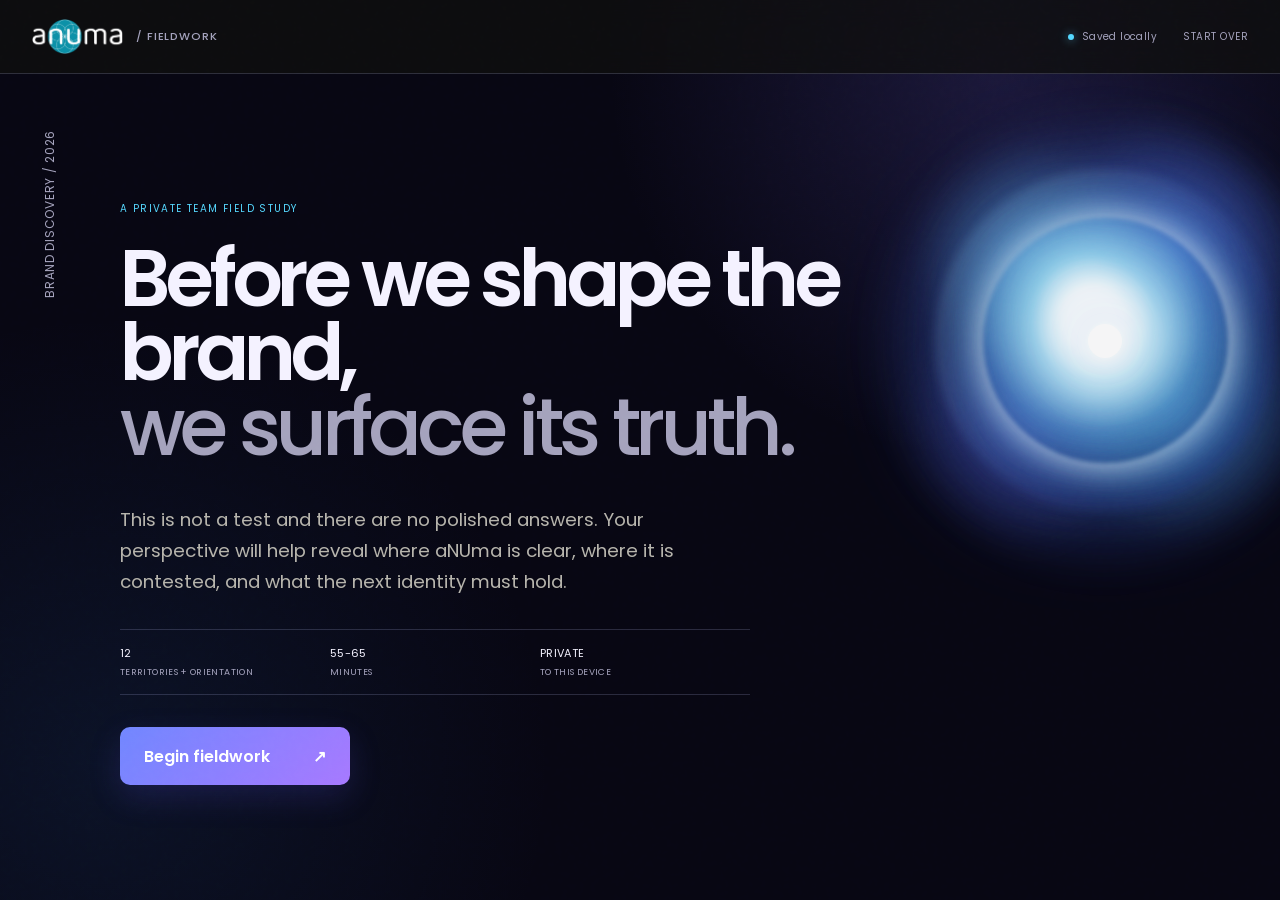
==== commit 675b718e: "minor details" ====
--- a/index.html
+++ b/index.html
@@ -44,7 +44,6 @@
         <button class="primary-button" id="beginButton" type="button"><span>Begin fieldwork</span><span aria-hidden="true">↗</span></button>
         <button class="resume-button hidden" id="resumeButton" type="button">Continue where I left off <span>→</span></button>
       </div>
-      <div class="welcome__note mono">HONEST &gt; IMPRESSIVE<br>SPECIFIC &gt; ABSTRACT</div>
     </section>
 
     <section class="workspace screen" data-screen="workspace">
@@ -83,6 +82,7 @@
         <div class="review__actions">
           <button class="secondary-button" id="printButton" type="button">Print / Save PDF</button>
           <button class="primary-button compact" id="downloadButton" type="button"><span>Download response (.JSON)</span><span>↓</span></button>
+          <button class="secondary-button" id="thankYouButton" type="button">Next step</button>
         </div>
       </div>
       <div class="review__notice"><span>01</span><p>Download your completed response, then attach the JSON file to an email for the research lead. This is one perspective, not the final strategy; the team responses will be compared for alignment, tension and language worth keeping.</p></div>
@@ -90,6 +90,28 @@
       <div class="review__footer">
         <button class="back-button" id="editButton" type="button"><span>←</span> Edit responses</button>
         <p class="mono">GENERATED <span id="generatedDate"></span></p>
+      </div>
+    </section>
+
+    <section class="thankyou screen" data-screen="thankyou">
+      <div class="thankyou__body">
+        <div class="orbital-mark thankyou__orb" aria-hidden="true">
+          <div class="orb-cloud orb-cloud--outer"></div>
+          <div class="orb-cloud orb-cloud--inner"></div>
+          <div class="orb-core"></div>
+        </div>
+        <p class="eyebrow">Thank you</p>
+        <h2>Your field notes<br><em>are part of the next step.</em></h2>
+        <p class="thankyou__intro">After the responses are sent back, they will be analyzed for patterns, tensions, language, archetype signals, audience needs and visual direction. The findings will be shaped into a presentation for the next phase of the aNUma brand identity.</p>
+        <div class="thankyou__next">
+          <span>01</span>
+          <p>Send the downloaded JSON file to the research lead.</p>
+          <span>02</span>
+          <p>The responses will be synthesized across the team.</p>
+          <span>03</span>
+          <p>The next presentation will clarify strategic direction, brand voice and visual identity routes.</p>
+        </div>
+        <button class="secondary-button" id="backToReviewButton" type="button">Back to responses</button>
       </div>
     </section>
   </main>
--- a/styles.css
+++ b/styles.css
@@ -33,7 +33,7 @@
 .topbar { position: fixed; top: 0; left: 0; width: 100%; height: 74px; display: flex; align-items: center; justify-content: space-between; padding: 0 32px; border-bottom: 1px solid var(--line); z-index: 10; background: rgba(16,16,15,.8); backdrop-filter: blur(14px); }
 .brandmark { color: var(--paper); text-decoration: none; display: flex; align-items: center; gap: 12px; font-family: var(--display); font-size: 16px; font-weight: 700; letter-spacing: -.03em; }
 .brandmark img { width: 92px; height: 35px; object-fit: contain; object-position: left center; }
-.brandmark b { color: var(--muted); font-family: var(--mono); font-weight: 500; font-size: 9px; letter-spacing: .08em; }
+.brandmark b { color: var(--muted); font-family: var(--mono); font-weight: 500; font-size: 11px; letter-spacing: .08em; }
 .save-state { margin-left: auto; display: flex; align-items: center; gap: 8px; color: var(--muted); font: 10px var(--mono); letter-spacing: .04em; }
 .save-dot { width: 6px; height: 6px; border-radius: 50%; background: var(--acid); box-shadow: 0 0 10px rgba(85,216,255,.65); }
 .save-state.saving .save-dot { animation: pulse 1s infinite; }
@@ -42,10 +42,12 @@
 .text-button:hover { color: var(--paper); }
 
 .welcome { padding: 142px 7vw 56px; position: relative; align-items: center; overflow: hidden; }
-.welcome__index { position: absolute; left: 3.2vw; top: 130px; color: var(--muted); font-size: 9px; writing-mode: vertical-rl; transform: rotate(180deg); }
+.welcome__index { position: absolute; left: 3.2vw; top: 130px; color: var(--muted); font-size: 12px; writing-mode: vertical-rl; transform: rotate(180deg); }
 .welcome__body { position: relative; width: min(1040px, 84vw); margin: 0 auto; z-index: 1; }
 .eyebrow { color: var(--acid); text-transform: uppercase; font: 10px var(--mono); letter-spacing: .14em; margin: 0 0 25px; }
-h1, h2 { font-family: var(--display); letter-spacing: -.065em; font-weight: 600; margin: 0; line-height: .94; }
+h1, h2 { font-family: var(--display); font-weight: 600; margin: 0; line-height: .94; }
+h1 { letter-spacing: -.065em; }
+h2 { letter-spacing: -.03em; }
 h1 { font-size: clamp(46px, 6.2vw, 91px); max-width: 940px; }
 h1 em, h2 em { color: var(--muted); font-style: normal; font-weight: 500; }
 .welcome__intro { max-width: 630px; color: #b7b5ad; font-size: clamp(15px, 1.45vw, 19px); line-height: 1.65; margin: 40px 0 32px; }
@@ -58,7 +60,6 @@
 .primary-button.compact { min-width: 210px; height: 50px; }
 .resume-button { display: block; background: none; border: 0; color: var(--paper); margin-top: 18px; padding: 6px 0; cursor: pointer; border-bottom: 1px solid var(--muted); font-size: 12px; }
 .resume-button span { margin-left: 12px; color: var(--acid); }
-.welcome__note { position: absolute; bottom: 40px; right: 4vw; text-align: right; color: #5f605c; font-size: 8px; line-height: 1.8; }
 .orbital-mark { position: absolute; width: 490px; height: 490px; right: -190px; top: -105px; border-radius: 50%; opacity: .96; isolation: isolate; animation: orbBreathe 6.5s ease-in-out infinite; filter: drop-shadow(0 0 46px rgba(67,126,255,.3)); }
 .orbital-mark::before { content: ""; position: absolute; inset: 4%; border-radius: 50%; background: radial-gradient(circle at 50% 50%,rgba(255,255,255,.96) 0 3%,rgba(220,245,255,.86) 6%,rgba(94,194,255,.38) 19%,transparent 48%), radial-gradient(circle at 34% 31%,rgba(99,205,255,.42),transparent 27%), radial-gradient(circle at 67% 28%,rgba(76,117,255,.44),transparent 30%), radial-gradient(circle at 68% 67%,rgba(77,179,255,.38),transparent 29%), radial-gradient(circle at 31% 70%,rgba(89,91,255,.3),transparent 28%); filter: blur(15px); animation: cloudTurn 14s ease-in-out infinite alternate; }
 .orbital-mark::after { content: ""; position: absolute; inset: 15%; border-radius: 50%; background: radial-gradient(circle at 42% 36%,rgba(255,255,255,.24),transparent 15%), radial-gradient(circle,transparent 34%,rgba(87,161,255,.12) 55%,transparent 72%); box-shadow: inset -28px -34px 72px rgba(23,41,142,.2), inset 18px 14px 42px rgba(188,235,255,.16); filter: blur(5px); }
@@ -106,7 +107,7 @@
 .question { margin-bottom: 44px; }
 .question__label { display: flex; justify-content: space-between; align-items: baseline; gap: 18px; margin-bottom: 12px; }
 .question__label label, .question__label .label { display: inline-block; color: white; font-size: 22px; line-height: 1.4; font-weight: 600; letter-spacing: -.025em; background: linear-gradient(100deg,#72c9ff 0%,#c7dbff 38%,#ffffff 78%); -webkit-background-clip: text; background-clip: text; color: transparent; }
-.question__label .optional { font: 8px var(--mono); color: #656660; text-transform: uppercase; white-space: nowrap; }
+.question__label .optional { font: 10px var(--mono); color: #656660; text-transform: uppercase; white-space: nowrap; }
 .question__help { color: #aaa9c0; font-size: 14px; line-height: 1.65; margin: -3px 0 14px; max-width: 680px; }
 .field, textarea { width: 100%; color: var(--paper); background: rgba(107,111,197,.08); border: 1px solid var(--line); border-radius: var(--radius-sm); padding: 16px 17px; outline: none; font-size: 16px; line-height: 1.6; transition: border .2s, background .2s; }
 .field { height: 53px; }
@@ -233,17 +234,32 @@
 .review__actions { display: flex; gap: 10px; }
 .secondary-button, .danger-button { height: 50px; padding: 0 20px; border: 1px solid var(--line); border-radius: var(--radius-sm); background: transparent; cursor: pointer; font-size: 11px; }
 .secondary-button:hover { border-color: var(--paper); }
-.review__notice { max-width: 1200px; width: 100%; margin: 0 auto 20px; border-radius: var(--radius-sm); background: linear-gradient(135deg,var(--coral),var(--violet)); color: white; display: flex; align-items: center; gap: 18px; padding: 17px 20px; }
+.review__notice { position: relative; max-width: 1200px; width: 100%; margin: 0 auto 20px; border-radius: var(--radius-sm); background: linear-gradient(135deg,var(--coral),var(--violet)); color: white; display: flex; align-items: center; justify-content: center; gap: 18px; padding: 17px 20px; text-align: center; }
 .submission-status { width: 100%; max-width: 1200px; min-height: 24px; margin: 0 auto 14px; color: var(--acid); font-size: 12px; }
-.review__notice span { font: 10px var(--mono); }
-.review__notice p { margin: 0; font-size: 11px; line-height: 1.5; max-width: 740px; }
+.review__notice span { position: absolute; left: 20px; font: 10px var(--mono); }
+.review__notice p { flex: 1; margin: 0; padding: 0 44px; font-size: 17px; line-height: 1.55; max-width: none; }
 .review__grid { width: 100%; max-width: 1200px; margin: 0 auto; columns: 2; column-gap: 14px; }
 .review-card { break-inside: avoid; border: 1px solid var(--line); border-radius: var(--radius); padding: 23px; margin: 0 0 14px; background: rgba(85,89,160,.07); }
-.review-card h3 { font: 9px var(--mono); letter-spacing: .1em; text-transform: uppercase; color: var(--acid); margin: 0 0 18px; }
+.review-card h3 { font: 600 12px var(--mono); letter-spacing: .1em; text-transform: uppercase; color: var(--acid); margin: 0 0 18px; }
 .review-item { border-top: 1px solid var(--line); padding: 13px 0; }
-.review-item small { display: block; color: #676862; font-size: 8px; text-transform: uppercase; letter-spacing: .08em; margin-bottom: 6px; }
-.review-item p { color: #cbc8bf; font-size: 11px; line-height: 1.55; white-space: pre-wrap; margin: 0; }
-.review__footer { max-width: 1200px; width: 100%; margin: 30px auto 0; border-top: 1px solid var(--line); padding-top: 20px; display: flex; justify-content: space-between; color: var(--muted); font-size: 8px; }
+.review-item small { display: block; color: #676862; font-size: 12px; text-transform: uppercase; letter-spacing: .08em; margin-bottom: 6px; }
+.review-item p, .review-answer { color: #cbc8bf; font-size: 16px; line-height: 1.55; white-space: pre-wrap; margin: 0; }
+.review-answer strong { display: block; color: #f5f7ff; margin-bottom: 10px; }
+.review-image { display: block; width: 100%; max-width: 520px; margin-top: 10px; border-radius: var(--radius-sm); border: 1px solid rgba(195,200,255,.18); }
+.review-palette { display: grid; width: min(360px,100%); height: 42px; overflow: hidden; border: 1px solid rgba(195,200,255,.2); border-radius: 999px; margin: 6px 0 8px; }
+.review-palette i { display: block; min-width: 0; }
+.review-palette__hex { display: block; color: #9ca2c9; font-size: 12px; line-height: 1.5; }
+.review__footer { max-width: 1200px; width: 100%; margin: 30px auto 0; border-top: 1px solid var(--line); padding-top: 20px; display: flex; justify-content: space-between; color: var(--muted); font-size: 11px; }
+.review__footer .back-button { font-size: 12px; }
+
+.thankyou { position: relative; align-items: center; justify-content: center; padding: 130px 7vw 70px; overflow: hidden; }
+.thankyou__body { position: relative; width: min(900px, 86vw); z-index: 1; }
+.thankyou__orb { right: -260px; top: -210px; opacity: .72; }
+.thankyou h2 { font-size: clamp(44px,6vw,82px); max-width: 780px; }
+.thankyou__intro { max-width: 680px; margin: 34px 0 28px; color: #c4c5dc; font-size: 18px; line-height: 1.7; }
+.thankyou__next { display: grid; grid-template-columns: 40px 1fr; gap: 10px 16px; max-width: 720px; margin: 0 0 30px; padding: 22px; border: 1px solid rgba(85,216,255,.2); border-radius: var(--radius); background: rgba(30,35,86,.32); }
+.thankyou__next span { color: var(--acid); font: 700 11px var(--mono); }
+.thankyou__next p { margin: 0; color: #e7ebff; font-size: 15px; line-height: 1.55; }
 
 dialog { width: min(470px, calc(100vw - 32px)); color: var(--paper); background: #121126; border: 1px solid #3f4172; border-radius: var(--radius); padding: 34px; }
 dialog::backdrop { background: rgba(0,0,0,.75); backdrop-filter: blur(4px); }
@@ -296,7 +312,7 @@
 @media (max-width: 520px) {
   .welcome { padding: 120px 22px 50px; align-items: flex-start; }
   .welcome__body { width: calc(100vw - 44px); max-width: calc(100vw - 44px); }
-  .welcome__index, .welcome__note { display: none; }
+  .welcome__index { display: none; }
   h1 { font-size: 38px; letter-spacing: -.07em; }
   .welcome__intro { font-size: 14px; margin-top: 28px; }
   .welcome__meta span { padding-right: 8px; font-size: 7px; }
@@ -307,15 +323,28 @@
 }
 
 @media print {
-  body { background: white; color: #111; }
-  .noise, .voice-toast, .topbar, .review__actions, .review__footer .back-button { display: none !important; }
-  .review { display: block !important; padding: 20px; }
-  .review h2, .review h2 em, .review-item p { color: #111; }
-  .review__grid { columns: 2; }
-  .review-card { border-color: #aaa; }
-  .review-card h3 { color: #304800; }
-  .review-item { border-color: #ddd; }
-  .review__notice { background: #dce7ff; }
+  @page { margin: 14mm; }
+  html, body, #app, .screen, .review { background: white !important; color: #111 !important; min-height: 0 !important; }
+  body { margin: 0 !important; }
+  .noise, .voice-toast, .topbar, .review__actions, .review__footer .back-button, .orbital-mark, .screen:not(.review) { display: none !important; }
+  .review, .review.screen.active { display: block !important; padding: 0 !important; animation: none !important; transform: none !important; }
+  .review__header { display: block !important; margin: 0 0 22px !important; max-width: none !important; }
+  .review h2 { font-size: 42px !important; line-height: 1.02 !important; letter-spacing: -.03em !important; color: #111 !important; }
+  .review h2 em { color: #333 !important; }
+  .review .eyebrow { color: #11637a !important; }
+  .review__notice { margin: 0 0 18px !important; padding: 14px 16px !important; background: #eef4ff !important; color: #142033 !important; border: 1px solid #c8d7f0 !important; break-inside: avoid; }
+  .review__notice span { color: #11637a !important; font-size: 12px !important; }
+  .review__notice p { color: #142033 !important; font-size: 17px !important; }
+  .review__grid { display: block !important; columns: auto !important; max-width: none !important; }
+  .review-card { break-inside: avoid; page-break-inside: avoid; margin: 0 0 14px !important; padding: 18px !important; border: 1px solid #c9ced8 !important; background: #f7f8fb !important; box-shadow: none !important; }
+  .review-card h3 { color: #11637a !important; font-size: 12px !important; }
+  .review-item { border-color: #d9dee8 !important; }
+  .review-item small { color: #515966 !important; font-size: 12px !important; }
+  .review-item p, .review-answer, .review-answer strong { color: #111 !important; font-size: 16px !important; }
+  .review-palette, .review-palette i { border-color: #c9ced8 !important; print-color-adjust: exact; -webkit-print-color-adjust: exact; }
+  .review-palette__hex { color: #515966 !important; font-size: 12px !important; }
+  .review-image { max-width: 100% !important; border: 1px solid #c9ced8 !important; break-inside: avoid; }
+  .review__footer { margin-top: 16px !important; color: #555 !important; border-color: #ddd !important; font-size: 11px !important; }
 }
 
 @media (prefers-reduced-motion: reduce) {
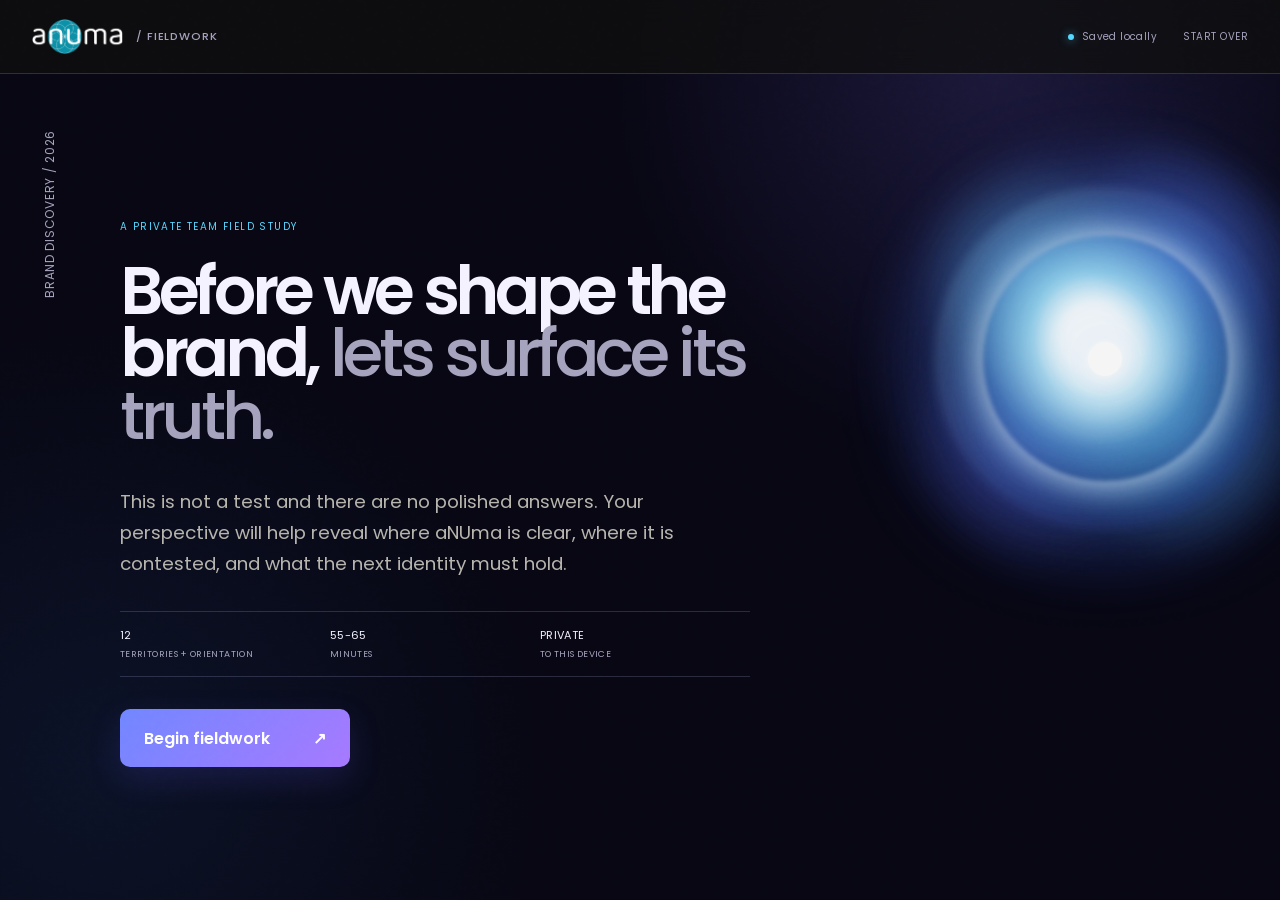
==== commit 1fac34f5: "font" ====
--- a/index.html
+++ b/index.html
@@ -34,7 +34,7 @@
           <div class="orb-core"></div>
         </div>
         <p class="eyebrow">A private team field study</p>
-        <h1>Before we shape the brand,<br><em>we surface its truth.</em></h1>
+        <h1>Before we shape the brand, <em>lets surface its truth.</em></h1>
         <p class="welcome__intro">This is not a test and there are no polished answers. Your perspective will help reveal where aNUma is clear, where it is contested, and what the next identity must hold.</p>
         <div class="welcome__meta">
           <span><b>12</b> territories + orientation</span>
@@ -77,7 +77,7 @@
       <div class="review__header">
         <div>
           <p class="eyebrow">Fieldwork complete</p>
-          <h2>A record of your<br><em>point of view.</em></h2>
+          <h2>A record of your <em>point of view.</em></h2>
         </div>
         <div class="review__actions">
           <button class="secondary-button" id="printButton" type="button">Print / Save PDF</button>
@@ -101,7 +101,7 @@
           <div class="orb-core"></div>
         </div>
         <p class="eyebrow">Thank you</p>
-        <h2>Your field notes<br><em>are part of the next step.</em></h2>
+        <h2>Your field notes <em>are part of the next step.</em></h2>
         <p class="thankyou__intro">After the responses are sent back, they will be analyzed for patterns, tensions, language, archetype signals, audience needs and visual direction. The findings will be shaped into a presentation for the next phase of the aNUma brand identity.</p>
         <div class="thankyou__next">
           <span>01</span>
--- a/styles.css
+++ b/styles.css
@@ -48,7 +48,7 @@
 h1, h2 { font-family: var(--display); font-weight: 600; margin: 0; line-height: .94; }
 h1 { letter-spacing: -.065em; }
 h2 { letter-spacing: -.03em; }
-h1 { font-size: clamp(46px, 6.2vw, 91px); max-width: 940px; }
+h1 { font-size: clamp(40px, 5.2vw, 74px); max-width: 690px; color: var(--paper); font-weight: 600; }
 h1 em, h2 em { color: var(--muted); font-style: normal; font-weight: 500; }
 .welcome__intro { max-width: 630px; color: #b7b5ad; font-size: clamp(15px, 1.45vw, 19px); line-height: 1.65; margin: 40px 0 32px; }
 .welcome__meta { display: flex; gap: 0; border-top: 1px solid var(--line); border-bottom: 1px solid var(--line); width: min(630px,100%); margin-bottom: 32px; }
@@ -231,7 +231,10 @@
 .review { padding: 130px max(5vw,30px) 60px; flex-direction: column; }
 .review__header { display: flex; justify-content: space-between; align-items: flex-end; gap: 30px; max-width: 1200px; width: 100%; margin: 0 auto 46px; }
 .review h2 { font-size: clamp(44px,6vw,76px); }
-.review__actions { display: flex; gap: 10px; }
+.review__actions { display: grid; gap: 10px; width: 280px; flex: 0 0 280px; }
+.review__actions .primary-button.compact, .review__actions .secondary-button { width: 100%; min-width: 0; height: 58px; justify-content: center; gap: 14px; padding: 0 20px; text-align: center; line-height: 1.2; white-space: normal; }
+.review__actions .primary-button.compact span:first-child { display: block; max-width: 190px; }
+.review__actions .primary-button.compact span:last-child { flex: 0 0 auto; }
 .secondary-button, .danger-button { height: 50px; padding: 0 20px; border: 1px solid var(--line); border-radius: var(--radius-sm); background: transparent; cursor: pointer; font-size: 11px; }
 .secondary-button:hover { border-color: var(--paper); }
 .review__notice { position: relative; max-width: 1200px; width: 100%; margin: 0 auto 20px; border-radius: var(--radius-sm); background: linear-gradient(135deg,var(--coral),var(--violet)); color: white; display: flex; align-items: center; justify-content: center; gap: 18px; padding: 17px 20px; text-align: center; }
@@ -304,7 +307,7 @@
   .archetype-result__leaders { grid-template-columns: 1fr; }
   .choice-card, .matrix__cell, .split-answer > div { min-width: 0; }
   .review__header { display: block; }
-  .review__actions { margin-top: 30px; flex-wrap: wrap; }
+  .review__actions { margin-top: 30px; width: 100%; flex: none; }
   .review__grid { columns: 1; }
   .orbital-mark { opacity: .35; right: -260px; }
 }
